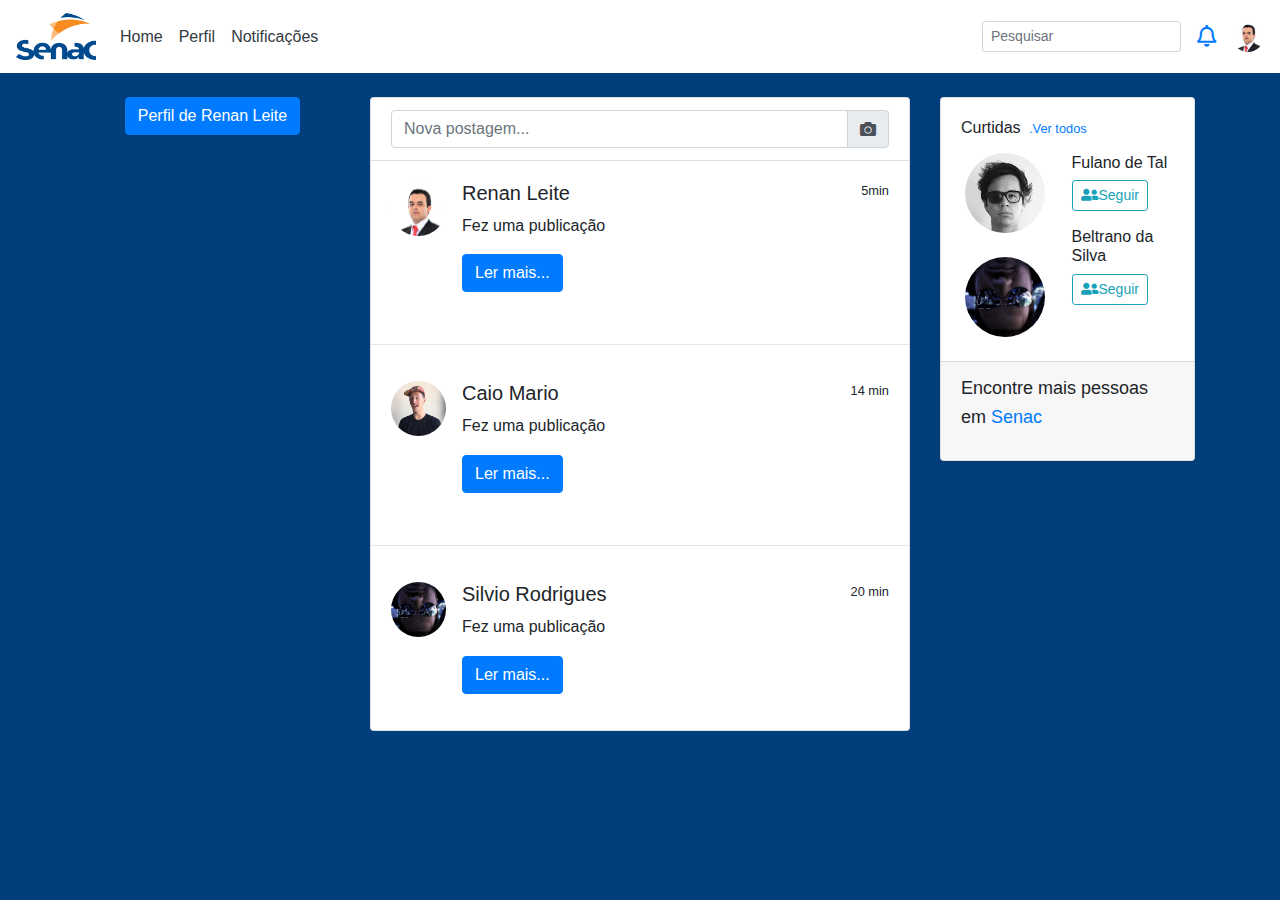
==== index.html @ 5d201604 "Fix: PWA Support (after lighthouse check)" ====
<!DOCTYPE html>
<html lang="en">

<head>
    <meta charset="UTF-8">
    <meta name="viewport" content="width=device-width, initial-scale=1.0">
    <meta http-equiv="X-UA-Compatible" content="ie=edge">
    <link rel="stylesheet" href="https://cdnjs.cloudflare.com/ajax/libs/twitter-bootstrap/4.3.1/css/bootstrap.min.css">
    <link rel="stylesheet" href="https://use.fontawesome.com/releases/v5.7.2/css/all.css">
    <link rel="stylesheet" href="style.css">
    <!-- PWA Support -->
    <link rel="manifest" href="manifest.json" />
    <meta name="theme-color" content="#db4938" />
    <!------------------LIght BOx for Gallery-------------->
    <link rel="stylesheet" href="lightbox.min.css">
    <script type="text/javascript" src="lightbox-plus-jquery.min.js"></script>
    <!------------------LIght BOx for Gallery-------------->
    <meta name="description" content="Página principal do site MySenac">
    <title>MySenac</title>
</head>

<body>
    <!-------------------------------NAvigation Starts------------------>
    <nav class="navbar navbar-expand-md navbar-dark mb-4" style="background-color:white">
        <a href="index.html" class="navbar-brand">
            <img src="img/senac-logo-1-1.png" alt="logo" class="img-fluid" width="80px" height="100px"
                style="background-color:white">
        </a>
        <button class="navbar-toggler" data-toggle="collapse" data-target="#responsive"
            style="background-color:rgb(0, 63, 123)" aria-label="Menu">
            <span class="navbar-toggler-icon" role="button" aria-label="Menu"></span>
        </button>
        <div class="collapse navbar-collapse" id="responsive">
            <ul class="navbar-nav mr-auto text-capitalize">
                <li class="nav-item"><a href="index.html" class="text-dark nav-link active">home</a></li>
                <li class="nav-item"><a href="profile.html" class="text-dark nav-link">perfil</a></li>
                <li class="nav-item"><a href="notification.html" class="text-dark nav-link">Notificações</a></li>
                <li class="nav-item"><a href="#" class="text-dark nav-link d-md-none">logout</a></li>
            </ul>
            <form action="" class="form-inline ml-auto d-none d-md-block">
                <input type="text" name="search" id="search" placeholder="Pesquisar"
                    class="form-control form-control-sm">
            </form>
            <a href="notification.html" class="text-decoration-none" style="font-size:22px;"><i
                    class="far fa-bell ml-3 d-none d-md-block"></i></a>
            <img src="img/avatar-dhg.jpeg" alt="" class="rounded-circle ml-3 d-none d-md-block" width="32px"
                height="32px">
        </div>
    </nav>
    <!---------------------------------------------Ends navigation------------------------------>
    <!-------------------------------------------Start Grids layout for lg-xl-3 columns and (xs-lg 1 columns)--------------------------------->
    <div class="container">
        <div class="row">
            <!--------------------------left columns  start-->
            <div class="col-12 col-lg-3">
                <div class="left-column">
                    <div class="d-flex justify-content-center">
                        <p>
                            <button class="btn btn-primary d-flex flex-row" type="button" data-toggle="collapse"
                                data-target="#infoProfile" aria-expanded="false" aria-controls="infoProfile"
                                aria-label="Perfil">
                                Perfil de Renan Leite
                            </button>
                        </p>
                    </div>
                    <div class="collapse" id="infoProfile">
                        <div class="card card-left1 mb-4">
                            <img src="img/photo-1455448972184-de647495d428.jpg" alt="" class="card-img-top img-fluid">
                            <div class="card-body text-center ">
                                <img src="img/avatar-dhg.jpeg" alt="img" width="120px" height="120px"
                                    class="rounded-circle mt-n5">
                                <h5 class="card-title">Renan Leite</h5>
                                <p class="card-text mb-2">Estagiário Front-End</p>
                                <ul class="list-unstyled nav justify-content-center">
                                    <li class="nav-item">Amizades <br> <strong><a href="#">12</a></strong></li>
                                </ul>
                            </div>
                        </div>
                        <div class="card shadow-sm card-left2 mb-4">
                            <div class="card-body">
                                <h5 class="mb-3 card-title">Sobre <small><a href="#" class="ml-1">Editar</a></small>
                                </h5>
                                <p class="card-text"> <i class="fas fa-calendar-week mr-2"></i>
                                    <a href="#" class="text-decoration-none">Última postagem</a>
                                </p>
                                <p class="card-text">
                                    <i class="fas fa-user-friends mr-2"></i>
                                    Fez amizade com
                                    <a href="#" class="text-decoration-none">Fulano</a>,
                                    <a href="#" class="text-decoration-none">Beltrano</a>, ...
                                </p>
                                <p class="card-text"> <i class="far fa-building mr-2"></i><a href="#"
                                        class="text-decoration-none">Estagiário Front-end</a></p>
                                <p class="card-text"> <i class="fas fa-home mr-2"></i> Mora em <a href="#"
                                        class="text-decoration-none">Recife</a></p>
                            </div>
                        </div>
                        <div class="card shadow-sm card-left3 mb-4">
                            <div class="card-body">
                                <h5 class="card-title">Imagens<small class="ml-2"><a href="#">Editar </a></small></h5>
                                <p>
                                    <button class="btn btn-primary" type="button" data-toggle="collapse"
                                        data-target="#galleryImages" aria-expanded="false" aria-controls="galleryImages"
                                        aria-label="Mais">
                                        Ver mais
                                    </button>
                                </p>
                                <div class="collapse row" id="galleryImages">
                                    <div class="col-6 p-1">
                                        <a href="img/left1.jpg" data-lightbox="id"><img src="img/left1.jpg"
                                                alt="Montanha com pôr-do-sol" class="img-fluid my-2" width="200px"
                                                height="200px"></a>
                                        <a href="img/left2.jpg" data-lightbox="id"><img src="img/left2.jpg"
                                                alt="Pico de uma montanha com neblina" class="img-fluid my-2"
                                                width="200px" height="200px"></a>
                                        <a href="img/left3.jpg" data-lightbox="id"><img src="img/left3.jpg"
                                                alt="Estrada em uma região desértica" class="img-fluid my-2"
                                                width="200px" height="200px"></a>
                                    </div>
                                    <div class="col-6 p-1">
                                        <a href="img/left4.jpg" data-lightbox="id"><img src="img/left4.jpg"
                                                alt="Ponte de ferro urbana" class="img-fluid my-2" width="200px"
                                                height="200px"></a>
                                        <a href="img/left5.jpg" data-lightbox="id"><img src="img/left5.jpg"
                                                alt="Prédio cinza pixado" class="img-fluid my-2" width="200px"
                                                height="200px"></a>
                                        <a href="img/left6.jpg" data-lightbox="id"><img src="img/left6.jpg"
                                                alt="Pôr-do-sol de uma cidade" class="img-fluid my-2" width="200px"
                                                height="200px"></a>
                                    </div>
                                </div>
                            </div>
                        </div>
                    </div>
                </div>
            </div>
            <!--------------------------Ends Left columns-->
            <!---------------------------------------Middle columns  start---------------->
            <div class="col-12 col-lg-6">
                <div class="middle-column">
                    <div class="card">
                        <div class="card-header bg-transparent">
                            <form class="form-inline">
                                <div class="input-group w-100">
                                    <input type="text" name="message" id="message" placeholder="Nova postagem..."
                                        class="form-control form-control-md">
                                    <div class="input-group-append">
                                        <div class="input-group-text">
                                            <i class="fas fa-camera"></i>
                                        </div>
                                    </div>
                                </div>
                            </form>
                        </div>
                        <div class="card-body">
                            <div class="media">
                                <img src="img/avatar-dhg.jpeg" alt="img" width="55px" height="55px"
                                    class="rounded-circle mr-3">
                                <div class="media-body">
                                    <div class="d-flex justify-content-between">
                                        <h5>Renan Leite</h5>
                                        <small>5min</small>
                                    </div>
                                    <p>Fez uma publicação</p>
                                    <p>
                                        <button class="btn btn-primary" type="button" data-toggle="collapse"
                                            data-target="#firstPost" aria-expanded="false" aria-controls="firstPost"
                                            aria-label="Mais">
                                            Ler mais...
                                        </button>
                                    </p>
                                    <div class="collapse" id="firstPost">
                                        <p class="card-text text-justify">Aenean lacinia bibendum nulla sed consectetur.
                                            Vestibulum id ligula porta felis euismod semper. Morbi leo risus, porta ac
                                            consectetur ac, vestibulum at eros. Cras justo odio, dapibus ac facilisis
                                            in,
                                            egestas eget quam. Vestibulum id ligula porta felis euismod semper. Cum
                                            sociis
                                            natoque penatibus et magnis dis parturient montes, nascetur ridiculus mus.
                                        </p>
                                        <div class="row no-gutters mb-3">
                                            <div class="col-6 p-1 text-center">
                                                <img src="img/adventure-alps-clouds-2259810.jpg" alt=""
                                                    class="img-fluid mb-2">
                                                <img src="img/aerial-view-architectural-design-buildings-2228123.jpg"
                                                    alt="" class="img-fluid">
                                            </div>
                                            <div class="col-6 p-1 text-center">
                                                <img src="img/celebration-colored-smoke-dark-2297472.jpg" alt=""
                                                    class="img-fluid mb-2">
                                                <img src="img/bodybuilding-exercise-fitness-2294361.jpg" alt=""
                                                    class="img-fluid">
                                            </div>
                                        </div>
                                        <div class="media mb-3">
                                            <img src="img/avatar-dhg.png" alt="img" width="45px" height="45px"
                                                class="rounded-circle mr-2">
                                            <div class="media-body">
                                                <p class="card-text text-justify">Fulano de Tal: Donec id elit non mi
                                                    porta
                                                    gravida at eget metus. Vivamus sagittis lacus vel augue laoreet
                                                    rutrum
                                                    faucibus dolor auctor. Donec ullamcorper nulla non metus auctor
                                                    fringilla. Praesent commodo cursus magna, vel scelerisque nisl
                                                    consectetur et. Sed posuere consectetur est at lobortis.</p>
                                            </div>
                                        </div>
                                        <div class="media">
                                            <img src="img/avatar-mdo.png" alt="img" width="45px" height="45px"
                                                class="rounded-circle mr-2">
                                            <div class="media-body">
                                                <p class="card-text text-justify">Beltrano da Silva: Lorem ipsum dolor
                                                    sit amet,
                                                    consectetur adipiscing elit. Fusce dapibus, tellus ac cursus
                                                    commodo,
                                                    tortor mauris condimentum nibh, ut fermentum massa justo sit amet
                                                    risus.
                                                </p>
                                            </div>
                                        </div>
                                    </div>

                                </div>
                            </div>
                        </div>
                        <hr>
                        <div class="card-body">
                            <div class="media">
                                <img src="img/avatar-fat.jpg" alt="img" width="55px" height="55px"
                                    class="rounded-circle mr-3">
                                <div class="media-body">
                                    <div class="d-flex justify-content-between">
                                        <h5>Caio Mario</h5>
                                        <small>14 min</small>
                                    </div>
                                    <p>Fez uma publicação</p>
                                    <p>
                                        <button class="btn btn-primary" type="button" data-toggle="collapse"
                                            data-target="#secondPost" aria-expanded="false" aria-controls="secondPost"
                                            aria-label="Mais">
                                            Ler mais...
                                        </button>
                                    </p>
                                    <div class="collapse" id="secondPost">
                                        <p class="text-justify">Donec id elit non mi porta gravida at eget metus.
                                            Integer
                                            posuere erat a ante venenatis dapibus posuere velit aliquet. Cum sociis
                                            natoque
                                            penatibus et magnis dis parturient montes, nascetur ridiculus mus.
                                            Morbi leo risus, porta ac consectetur ac, vestibulum at eros. Lorem ipsum
                                            dolor
                                            sit amet, consectetur adipiscing elit.</p>
                                    </div>
                                </div>
                            </div>
                        </div>
                        <hr>
                        <div class="card-body">
                            <div class="media">
                                <img src="img/avatar-mdo.png" alt="img" width="55px" height="55px"
                                    class="rounded-circle mr-3">
                                <div class="media-body">
                                    <div class="d-flex justify-content-between">
                                        <h5>Silvio Rodrigues</h5>
                                        <small>20 min</small>
                                    </div>
                                    <p>Fez uma publicação</p>
                                    <p>
                                        <button class="btn btn-primary" type="button" data-toggle="collapse"
                                            data-target="#thirdPost" aria-expanded="false" aria-controls="thirdPost"
                                            aria-label="Mais">
                                            Ler mais...
                                        </button>
                                    </p>
                                    <div class="collapse" id="thirdPost">
                                        <p class="text-justify">Donec ullamcorper nulla non metus auctor fringilla.
                                            Vestibulum id ligula porta felis euismod semper. Aenean eu leo quam.
                                            Pellentesque ornare sem lacinia quam venenatis vestibulum. Etiam porta sem
                                            malesuada magna mollis euismod. Donec sed odio dui.</p>
                                        <a href="img/mid5.jpg" data-lightbox="id"><img src="img/mid5.jpg" alt=""
                                                class="img-fluid shadow-sm img-thumbnail"> </a>
                                    </div>
                                </div>
                            </div>
                        </div>
                    </div>
                </div>
            </div>
            <br> <br> <br><br> <br> <br>
            <!------------------------Middle column Ends---------------->
            <!---------------------------Statrs Right Columns----------------->
            <div class="col-12 col-lg-3">
                <div class="right-column">
                    <div class="card shadow-sm mb-4">
                        <div class="card-body">
                            <h6 class="card-title ">Curtidas <a href="#" class="ml-1"><small>.Ver todos</small> </a>
                            </h6>
                            <div class="row no-gutters d-none d-lg-flex">
                                <div class="col-6 p-1">
                                    <img src="img/avatar-dhg.png" alt="img" width="80px" height="80px"
                                        class="rounded-circle mb-4">
                                    <img src="img/avatar-mdo.png" alt="img" width="80px" height="80px"
                                        class="rounded-circle">
                                </div>
                                <div class="col-6 p-1 text-left">
                                    <h6>Fulano de Tal</h6>
                                    <a href="#" class="btn btn-outline-info btn-sm mb-3"><i
                                            class="fas fa-user-friends"></i>Seguir </a>
                                    <h6>Beltrano da Silva</h6>
                                    <a href="#" class="btn btn-outline-info  btn-sm"><i
                                            class="fas fa-user-friends"></i>Seguir </a>
                                </div>
                            </div>
                        </div>
                        <div class="card-footer">
                            <p class="lead" style="font-size:18px;">Encontre mais pessoas em <a href="#"
                                    class="text-decoration-none">Senac</a></p>
                        </div>
                    </div>
                </div>
            </div>
        </div>
        <!-- PWA Support -->
        <script>
            if ("serviceWorker" in navigator) {
                window.addEventListener("load", function () {
                    navigator.serviceWorker
                        .register("/serviceWorker.js")
                        .then(res => console.log("service worker registered"))
                        .catch(err => console.log("service worker not registered", err))
                })
            }
        </script>
        <!------------------------Light BOx OPtions------------->
        <script>
            lightbox.option({
            })
        </script>
        <!------------------------Light BOx OPtions------------->
        <script src="https://cdnjs.cloudflare.com/ajax/libs/jquery/3.3.1/jquery.slim.min.js"></script>
        <script src="https://cdnjs.cloudflare.com/ajax/libs/popper.js/1.14.7/umd/popper.min.js"></script>
        <script src="https://cdnjs.cloudflare.com/ajax/libs/twitter-bootstrap/4.3.1/js/bootstrap.min.js"></script>
</body>

</html>
---- style.css ----
* {
    box-sizing: border-box;
}

body {
    background-color: rgb(0, 63, 123);
    font-family: "Open Sans", "Helvetica Neue", Helvetica, Arial, sans-serif;
    margin: 0;
    font-weight: 300;
    line-height: 1.6;
    color: #212529;
    text-align: left;
}

.banner {
    background-image: url(img/banner.jpg);
    background-repeat: no-repeat;
    background-size: cover;
    background-position: center;
    height: 500px;
}

.banner-title {
    transform: translateY(150px)
}

.banner-end {
    transform: translateY(280px)
}

.thumnail {
    width: 257px;
    height: 257px;
}

.hover-media:hover {
    background-color: #F5F8FA;
}

/*--------------------------Grid template starts design for image gallery-----------------*/
.grid-template {
    display: grid;
    grid-template-columns: repeat(5, 1fr);
    grid-auto-rows: minmax(250px, auto);
    grid-gap: 10px;
}

.item-1 {
    grid-column: 1 / 3;
    grid-row: 1 / 2;
}

.item-7 {
    grid-column: 2 / 4;
    grid-row: 2 / 3;
}

.item-9 {
    grid-row: 3 / 5;
}

.item-10 {
    grid-row: 3 / 5;
}

.item-11 {
    grid-column: 3/5;
    grid-row: 3 / 5;
}

.item-12 {
    grid-row: 3 / 5;
}

/*----------------------------------(This code Important for Modal sizing on large device)-----------------------------------*/
.modal-dialog {
    position: relative;
    width: auto;
    max-width: 600px;
    margin: 0 auto;
}

/*----------------------------------------------------------------------------------------------------------------------------*/
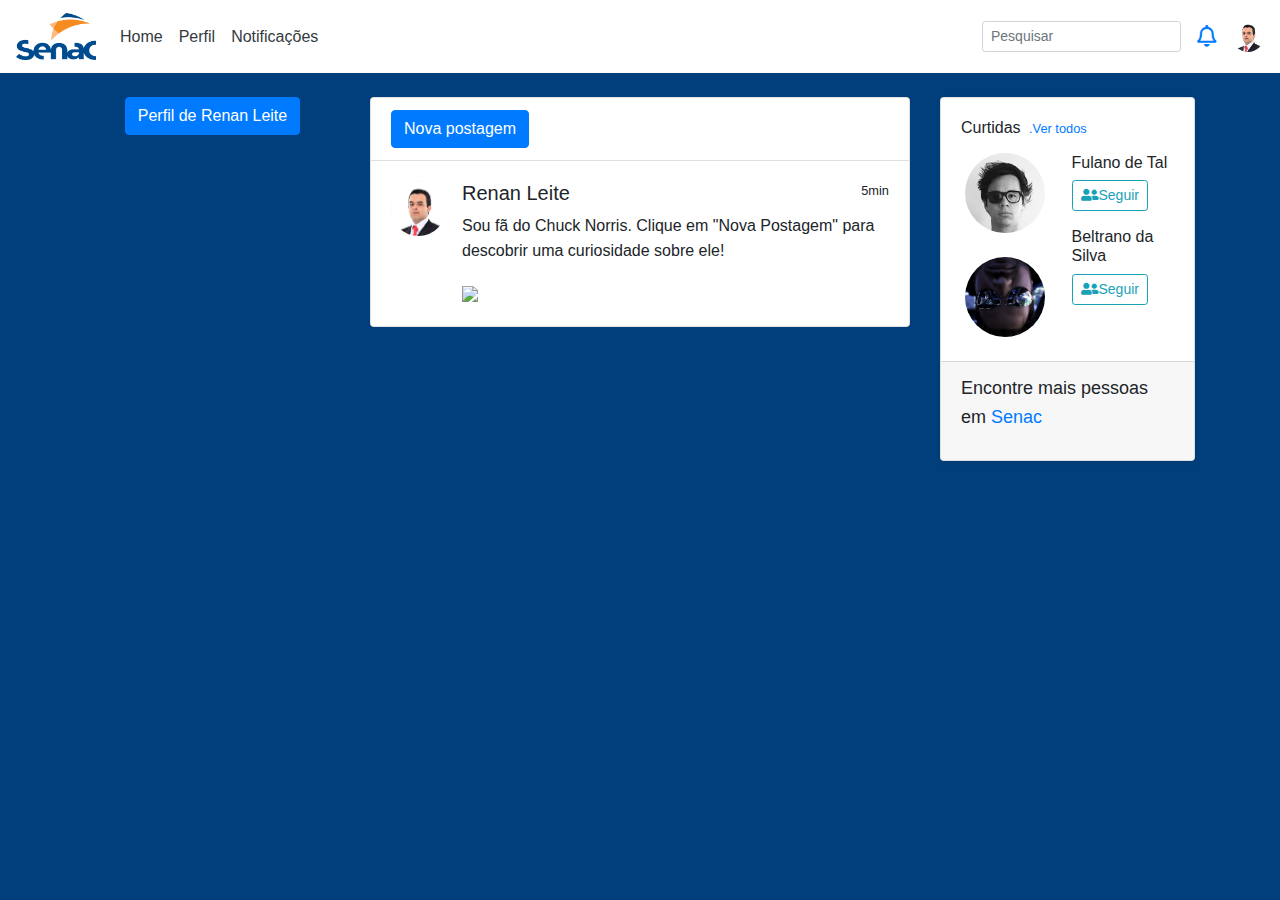
==== commit 70d9076f: "Add: Suporte a Fetch API para requisições GET" ====
--- a/index.html
+++ b/index.html
@@ -7,15 +7,18 @@
     <meta http-equiv="X-UA-Compatible" content="ie=edge">
     <link rel="stylesheet" href="https://cdnjs.cloudflare.com/ajax/libs/twitter-bootstrap/4.3.1/css/bootstrap.min.css">
     <link rel="stylesheet" href="https://use.fontawesome.com/releases/v5.7.2/css/all.css">
-    <link rel="stylesheet" href="style.css">
+    <link rel="stylesheet" href="./styles/style.css">
     <!-- PWA Support -->
-    <link rel="manifest" href="manifest.json" />
-    <meta name="theme-color" content="#db4938" />
+    <link rel="canonical" href="https://renanleitev.github.io/atividade-01-senac/" />
+    <link rel="manifest" href="/atividade-01-senac/manifest.json">
+    <meta name="theme-color" content="#003f7b" />
     <!------------------LIght BOx for Gallery-------------->
-    <link rel="stylesheet" href="lightbox.min.css">
-    <script type="text/javascript" src="lightbox-plus-jquery.min.js"></script>
+    <link rel="stylesheet" href="./styles/lightbox.min.css">
+    <script type="text/javascript" src="./javascript/lightbox-plus-jquery.min.js"></script>
     <!------------------LIght BOx for Gallery-------------->
     <meta name="description" content="Página principal do site MySenac">
+    <!-- Quote API Fetch -->
+    <script type="text/javascript" src="./javascript/quotes.js"></script>
     <title>MySenac</title>
 </head>
 
@@ -33,15 +36,16 @@
         <div class="collapse navbar-collapse" id="responsive">
             <ul class="navbar-nav mr-auto text-capitalize">
                 <li class="nav-item"><a href="index.html" class="text-dark nav-link active">home</a></li>
-                <li class="nav-item"><a href="profile.html" class="text-dark nav-link">perfil</a></li>
-                <li class="nav-item"><a href="notification.html" class="text-dark nav-link">Notificações</a></li>
+                <li class="nav-item"><a href="./pages/profile.html" class="text-dark nav-link">perfil</a></li>
+                <li class="nav-item"><a href="./pages/notification.html" class="text-dark nav-link">Notificações</a>
+                </li>
                 <li class="nav-item"><a href="#" class="text-dark nav-link d-md-none">logout</a></li>
             </ul>
             <form action="" class="form-inline ml-auto d-none d-md-block">
                 <input type="text" name="search" id="search" placeholder="Pesquisar"
                     class="form-control form-control-sm">
             </form>
-            <a href="notification.html" class="text-decoration-none" style="font-size:22px;"><i
+            <a href="./pages/notification.html" class="text-decoration-none" style="font-size:22px;"><i
                     class="far fa-bell ml-3 d-none d-md-block"></i></a>
             <img src="img/avatar-dhg.jpeg" alt="" class="rounded-circle ml-3 d-none d-md-block" width="32px"
                 height="32px">
@@ -140,17 +144,10 @@
                 <div class="middle-column">
                     <div class="card">
                         <div class="card-header bg-transparent">
-                            <form class="form-inline">
-                                <div class="input-group w-100">
-                                    <input type="text" name="message" id="message" placeholder="Nova postagem..."
-                                        class="form-control form-control-md">
-                                    <div class="input-group-append">
-                                        <div class="input-group-text">
-                                            <i class="fas fa-camera"></i>
-                                        </div>
-                                    </div>
-                                </div>
-                            </form>
+                            <button class="btn btn-primary d-flex flex-row" type="button" aria-label="Postagem"
+                                onclick="getQuote()">
+                                Nova postagem
+                            </button>
                         </div>
                         <div class="card-body">
                             <div class="media">
@@ -161,125 +158,8 @@
                                         <h5>Renan Leite</h5>
                                         <small>5min</small>
                                     </div>
-                                    <p>Fez uma publicação</p>
-                                    <p>
-                                        <button class="btn btn-primary" type="button" data-toggle="collapse"
-                                            data-target="#firstPost" aria-expanded="false" aria-controls="firstPost"
-                                            aria-label="Mais">
-                                            Ler mais...
-                                        </button>
-                                    </p>
-                                    <div class="collapse" id="firstPost">
-                                        <p class="card-text text-justify">Aenean lacinia bibendum nulla sed consectetur.
-                                            Vestibulum id ligula porta felis euismod semper. Morbi leo risus, porta ac
-                                            consectetur ac, vestibulum at eros. Cras justo odio, dapibus ac facilisis
-                                            in,
-                                            egestas eget quam. Vestibulum id ligula porta felis euismod semper. Cum
-                                            sociis
-                                            natoque penatibus et magnis dis parturient montes, nascetur ridiculus mus.
-                                        </p>
-                                        <div class="row no-gutters mb-3">
-                                            <div class="col-6 p-1 text-center">
-                                                <img src="img/adventure-alps-clouds-2259810.jpg" alt=""
-                                                    class="img-fluid mb-2">
-                                                <img src="img/aerial-view-architectural-design-buildings-2228123.jpg"
-                                                    alt="" class="img-fluid">
-                                            </div>
-                                            <div class="col-6 p-1 text-center">
-                                                <img src="img/celebration-colored-smoke-dark-2297472.jpg" alt=""
-                                                    class="img-fluid mb-2">
-                                                <img src="img/bodybuilding-exercise-fitness-2294361.jpg" alt=""
-                                                    class="img-fluid">
-                                            </div>
-                                        </div>
-                                        <div class="media mb-3">
-                                            <img src="img/avatar-dhg.png" alt="img" width="45px" height="45px"
-                                                class="rounded-circle mr-2">
-                                            <div class="media-body">
-                                                <p class="card-text text-justify">Fulano de Tal: Donec id elit non mi
-                                                    porta
-                                                    gravida at eget metus. Vivamus sagittis lacus vel augue laoreet
-                                                    rutrum
-                                                    faucibus dolor auctor. Donec ullamcorper nulla non metus auctor
-                                                    fringilla. Praesent commodo cursus magna, vel scelerisque nisl
-                                                    consectetur et. Sed posuere consectetur est at lobortis.</p>
-                                            </div>
-                                        </div>
-                                        <div class="media">
-                                            <img src="img/avatar-mdo.png" alt="img" width="45px" height="45px"
-                                                class="rounded-circle mr-2">
-                                            <div class="media-body">
-                                                <p class="card-text text-justify">Beltrano da Silva: Lorem ipsum dolor
-                                                    sit amet,
-                                                    consectetur adipiscing elit. Fusce dapibus, tellus ac cursus
-                                                    commodo,
-                                                    tortor mauris condimentum nibh, ut fermentum massa justo sit amet
-                                                    risus.
-                                                </p>
-                                            </div>
-                                        </div>
-                                    </div>
-
-                                </div>
-                            </div>
-                        </div>
-                        <hr>
-                        <div class="card-body">
-                            <div class="media">
-                                <img src="img/avatar-fat.jpg" alt="img" width="55px" height="55px"
-                                    class="rounded-circle mr-3">
-                                <div class="media-body">
-                                    <div class="d-flex justify-content-between">
-                                        <h5>Caio Mario</h5>
-                                        <small>14 min</small>
-                                    </div>
-                                    <p>Fez uma publicação</p>
-                                    <p>
-                                        <button class="btn btn-primary" type="button" data-toggle="collapse"
-                                            data-target="#secondPost" aria-expanded="false" aria-controls="secondPost"
-                                            aria-label="Mais">
-                                            Ler mais...
-                                        </button>
-                                    </p>
-                                    <div class="collapse" id="secondPost">
-                                        <p class="text-justify">Donec id elit non mi porta gravida at eget metus.
-                                            Integer
-                                            posuere erat a ante venenatis dapibus posuere velit aliquet. Cum sociis
-                                            natoque
-                                            penatibus et magnis dis parturient montes, nascetur ridiculus mus.
-                                            Morbi leo risus, porta ac consectetur ac, vestibulum at eros. Lorem ipsum
-                                            dolor
-                                            sit amet, consectetur adipiscing elit.</p>
-                                    </div>
-                                </div>
-                            </div>
-                        </div>
-                        <hr>
-                        <div class="card-body">
-                            <div class="media">
-                                <img src="img/avatar-mdo.png" alt="img" width="55px" height="55px"
-                                    class="rounded-circle mr-3">
-                                <div class="media-body">
-                                    <div class="d-flex justify-content-between">
-                                        <h5>Silvio Rodrigues</h5>
-                                        <small>20 min</small>
-                                    </div>
-                                    <p>Fez uma publicação</p>
-                                    <p>
-                                        <button class="btn btn-primary" type="button" data-toggle="collapse"
-                                            data-target="#thirdPost" aria-expanded="false" aria-controls="thirdPost"
-                                            aria-label="Mais">
-                                            Ler mais...
-                                        </button>
-                                    </p>
-                                    <div class="collapse" id="thirdPost">
-                                        <p class="text-justify">Donec ullamcorper nulla non metus auctor fringilla.
-                                            Vestibulum id ligula porta felis euismod semper. Aenean eu leo quam.
-                                            Pellentesque ornare sem lacinia quam venenatis vestibulum. Etiam porta sem
-                                            malesuada magna mollis euismod. Donec sed odio dui.</p>
-                                        <a href="img/mid5.jpg" data-lightbox="id"><img src="img/mid5.jpg" alt=""
-                                                class="img-fluid shadow-sm img-thumbnail"> </a>
-                                    </div>
+                                    <p id="publicacao">Sou fã do Chuck Norris. Clique em "Nova Postagem" para descobrir uma curiosidade sobre ele!</p>
+                                    <img src="https://faroutmagazine.co.uk/static/uploads/1/2022/03/Why-Chuck-Norris-Dodgeball-cameo-_shocked_-him.jpg" width="200px"/>
                                 </div>
                             </div>
                         </div>
@@ -322,13 +202,11 @@
         </div>
         <!-- PWA Support -->
         <script>
-            if ("serviceWorker" in navigator) {
-                window.addEventListener("load", function () {
-                    navigator.serviceWorker
-                        .register("/serviceWorker.js")
-                        .then(res => console.log("service worker registered"))
-                        .catch(err => console.log("service worker not registered", err))
-                })
+            if (navigator.serviceWorker) {
+                navigator.serviceWorker.register(
+                    '/atividade-01-senac/sw.js',
+                    { scope: '/atividade-01-senac/' }
+                )
             }
         </script>
         <!------------------------Light BOx OPtions------------->
--- a/styles/style.css
+++ b/styles/style.css
@@ -0,0 +1,83 @@
+* {
+    box-sizing: border-box;
+}
+
+body {
+    background-color: rgb(0, 63, 123);
+    font-family: "Open Sans", "Helvetica Neue", Helvetica, Arial, sans-serif;
+    margin: 0;
+    font-weight: 300;
+    line-height: 1.6;
+    color: #212529;
+    text-align: left;
+}
+
+.banner {
+    background-image: url(img/banner.jpg);
+    background-repeat: no-repeat;
+    background-size: cover;
+    background-position: center;
+    height: 500px;
+}
+
+.banner-title {
+    transform: translateY(150px)
+}
+
+.banner-end {
+    transform: translateY(280px)
+}
+
+.thumnail {
+    width: 257px;
+    height: 257px;
+}
+
+.hover-media:hover {
+    background-color: #F5F8FA;
+}
+
+/*--------------------------Grid template starts design for image gallery-----------------*/
+.grid-template {
+    display: grid;
+    grid-template-columns: repeat(5, 1fr);
+    grid-auto-rows: minmax(250px, auto);
+    grid-gap: 10px;
+}
+
+.item-1 {
+    grid-column: 1 / 3;
+    grid-row: 1 / 2;
+}
+
+.item-7 {
+    grid-column: 2 / 4;
+    grid-row: 2 / 3;
+}
+
+.item-9 {
+    grid-row: 3 / 5;
+}
+
+.item-10 {
+    grid-row: 3 / 5;
+}
+
+.item-11 {
+    grid-column: 3/5;
+    grid-row: 3 / 5;
+}
+
+.item-12 {
+    grid-row: 3 / 5;
+}
+
+/*----------------------------------(This code Important for Modal sizing on large device)-----------------------------------*/
+.modal-dialog {
+    position: relative;
+    width: auto;
+    max-width: 600px;
+    margin: 0 auto;
+}
+
+/*----------------------------------------------------------------------------------------------------------------------------*/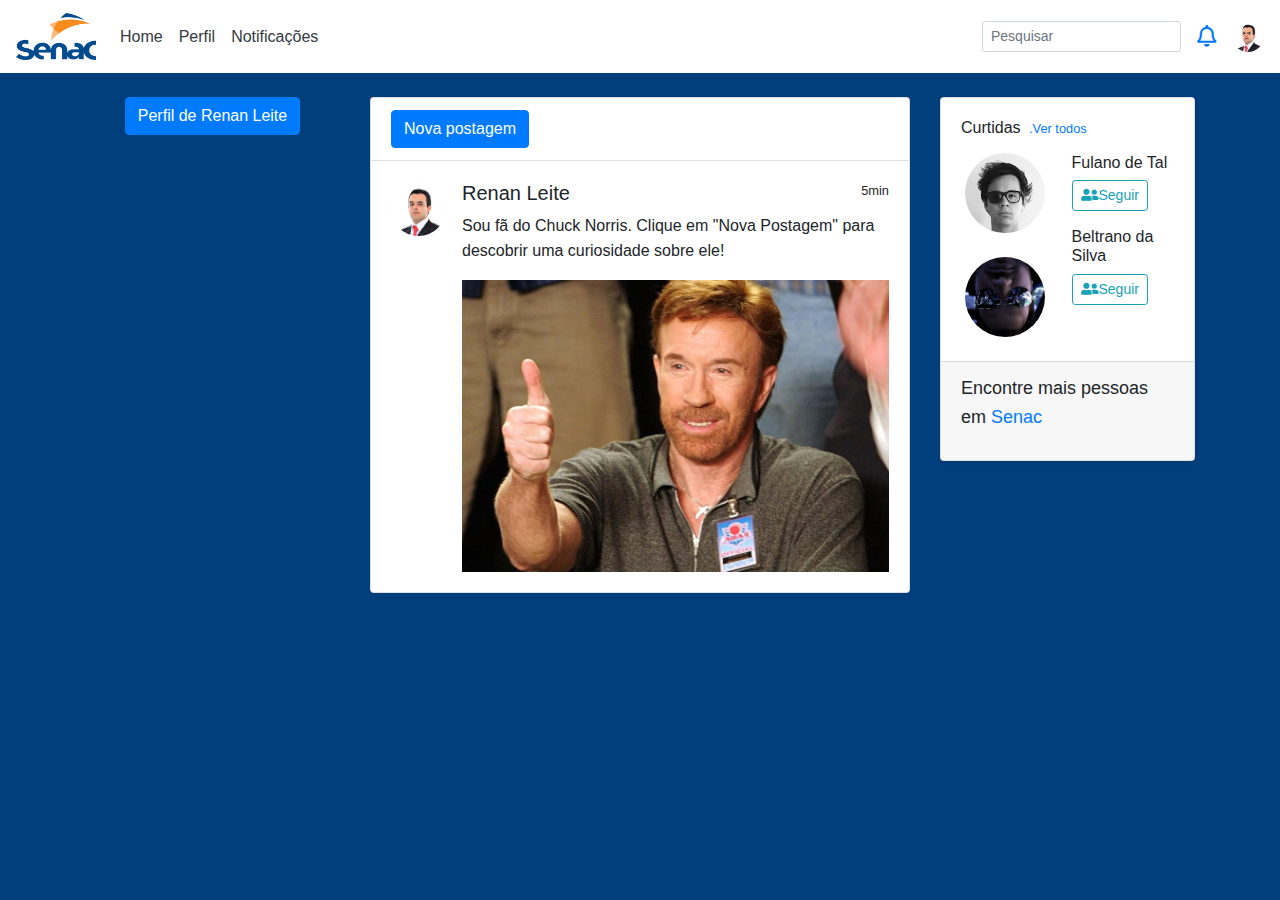
==== commit 97f4d562: "Fix: Lighthouse perfomance" ====
--- a/index.html
+++ b/index.html
@@ -62,7 +62,7 @@
                         <p>
                             <button class="btn btn-primary d-flex flex-row" type="button" data-toggle="collapse"
                                 data-target="#infoProfile" aria-expanded="false" aria-controls="infoProfile"
-                                aria-label="Perfil">
+                                aria-label="Perfil de Renan Leite">
                                 Perfil de Renan Leite
                             </button>
                         </p>
@@ -144,7 +144,7 @@
                 <div class="middle-column">
                     <div class="card">
                         <div class="card-header bg-transparent">
-                            <button class="btn btn-primary d-flex flex-row" type="button" aria-label="Postagem"
+                            <button class="btn btn-primary d-flex flex-row" type="button" aria-label="Nova postagem"
                                 onclick="getQuote()">
                                 Nova postagem
                             </button>
@@ -159,7 +159,7 @@
                                         <small>5min</small>
                                     </div>
                                     <p id="publicacao">Sou fã do Chuck Norris. Clique em "Nova Postagem" para descobrir uma curiosidade sobre ele!</p>
-                                    <img src="https://faroutmagazine.co.uk/static/uploads/1/2022/03/Why-Chuck-Norris-Dodgeball-cameo-_shocked_-him.jpg" width="200px"/>
+                                    <img src="img/chuck-norris-meme.webp" height="auto" width="100%" alt="Chuck Norris aprova esse projeto!"/>
                                 </div>
                             </div>
                         </div>
